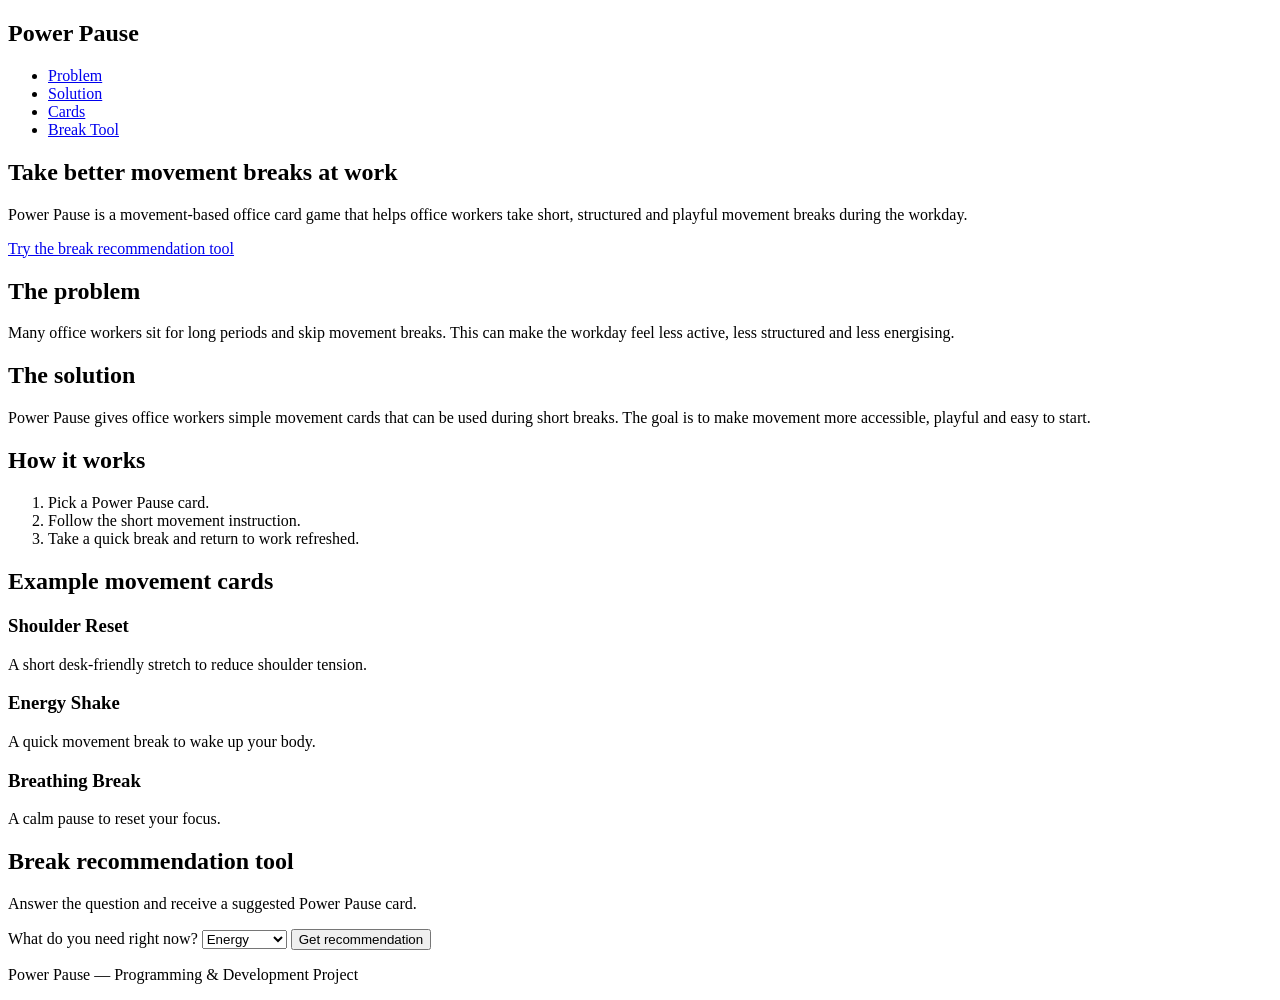
==== index.html @ 4261fe02 "Add first HTML Structure" ====
<!DOCTYPE html>
<html lang="en">
<head>
  <meta charset="UTF-8">

  <meta name="viewport" content="width=device-width, initial-scale=1.0">

  <title>Power Pause</title>

  <link rel="stylesheet" href="style.css">
</head>

<body>

  <header>
    <nav>
      <h1>Power Pause</h1>

      <ul>
        <li><a href="#problem">Problem</a></li>
        <li><a href="#solution">Solution</a></li>
        <li><a href="#cards">Cards</a></li>
        <li><a href="#recommendation">Break Tool</a></li>
      </ul>
    </nav>
  </header>

  <main>

    <section id="hero">
      <h2>Take better movement breaks at work</h2>
      <p>
        Power Pause is a movement-based office card game that helps office workers take short,
        structured and playful movement breaks during the workday.
      </p>
      <a href="#recommendation">Try the break recommendation tool</a>
    </section>

    <section id="problem">
      <h2>The problem</h2>
      <p>
        Many office workers sit for long periods and skip movement breaks. This can make the
        workday feel less active, less structured and less energising.
      </p>
    </section>

    <section id="solution">
      <h2>The solution</h2>
      <p>
        Power Pause gives office workers simple movement cards that can be used during short
        breaks. The goal is to make movement more accessible, playful and easy to start.
      </p>
    </section>

    <section id="how-it-works">
      <h2>How it works</h2>

      <ol>
        <li>Pick a Power Pause card.</li>
        <li>Follow the short movement instruction.</li>
        <li>Take a quick break and return to work refreshed.</li>
      </ol>
    </section>

    <section id="cards">
      <h2>Example movement cards</h2>

      <div class="card-container">
        <div class="movement-card">
          <h3>Shoulder Reset</h3>
          <p>A short desk-friendly stretch to reduce shoulder tension.</p>
        </div>

        <div class="movement-card">
          <h3>Energy Shake</h3>
          <p>A quick movement break to wake up your body.</p>
        </div>

        <div class="movement-card">
          <h3>Breathing Break</h3>
          <p>A calm pause to reset your focus.</p>
        </div>
      </div>
    </section>

    <section id="recommendation">
      <h2>Break recommendation tool</h2>

      <p>Answer the question and receive a suggested Power Pause card.</p>

      <label for="need">What do you need right now?</label>

      <select id="need">
        <option value="energy">Energy</option>
        <option value="stretch">Stretching</option>
        <option value="relax">Relaxation</option>
      </select>

      <button id="recommendButton">Get recommendation</button>

      <p id="recommendationResult"></p>
    </section>

  </main>

  <footer>
    <p>Power Pause — Programming & Development Project</p>
  </footer>

  <script src="script.js"></script>
</body>
</html>
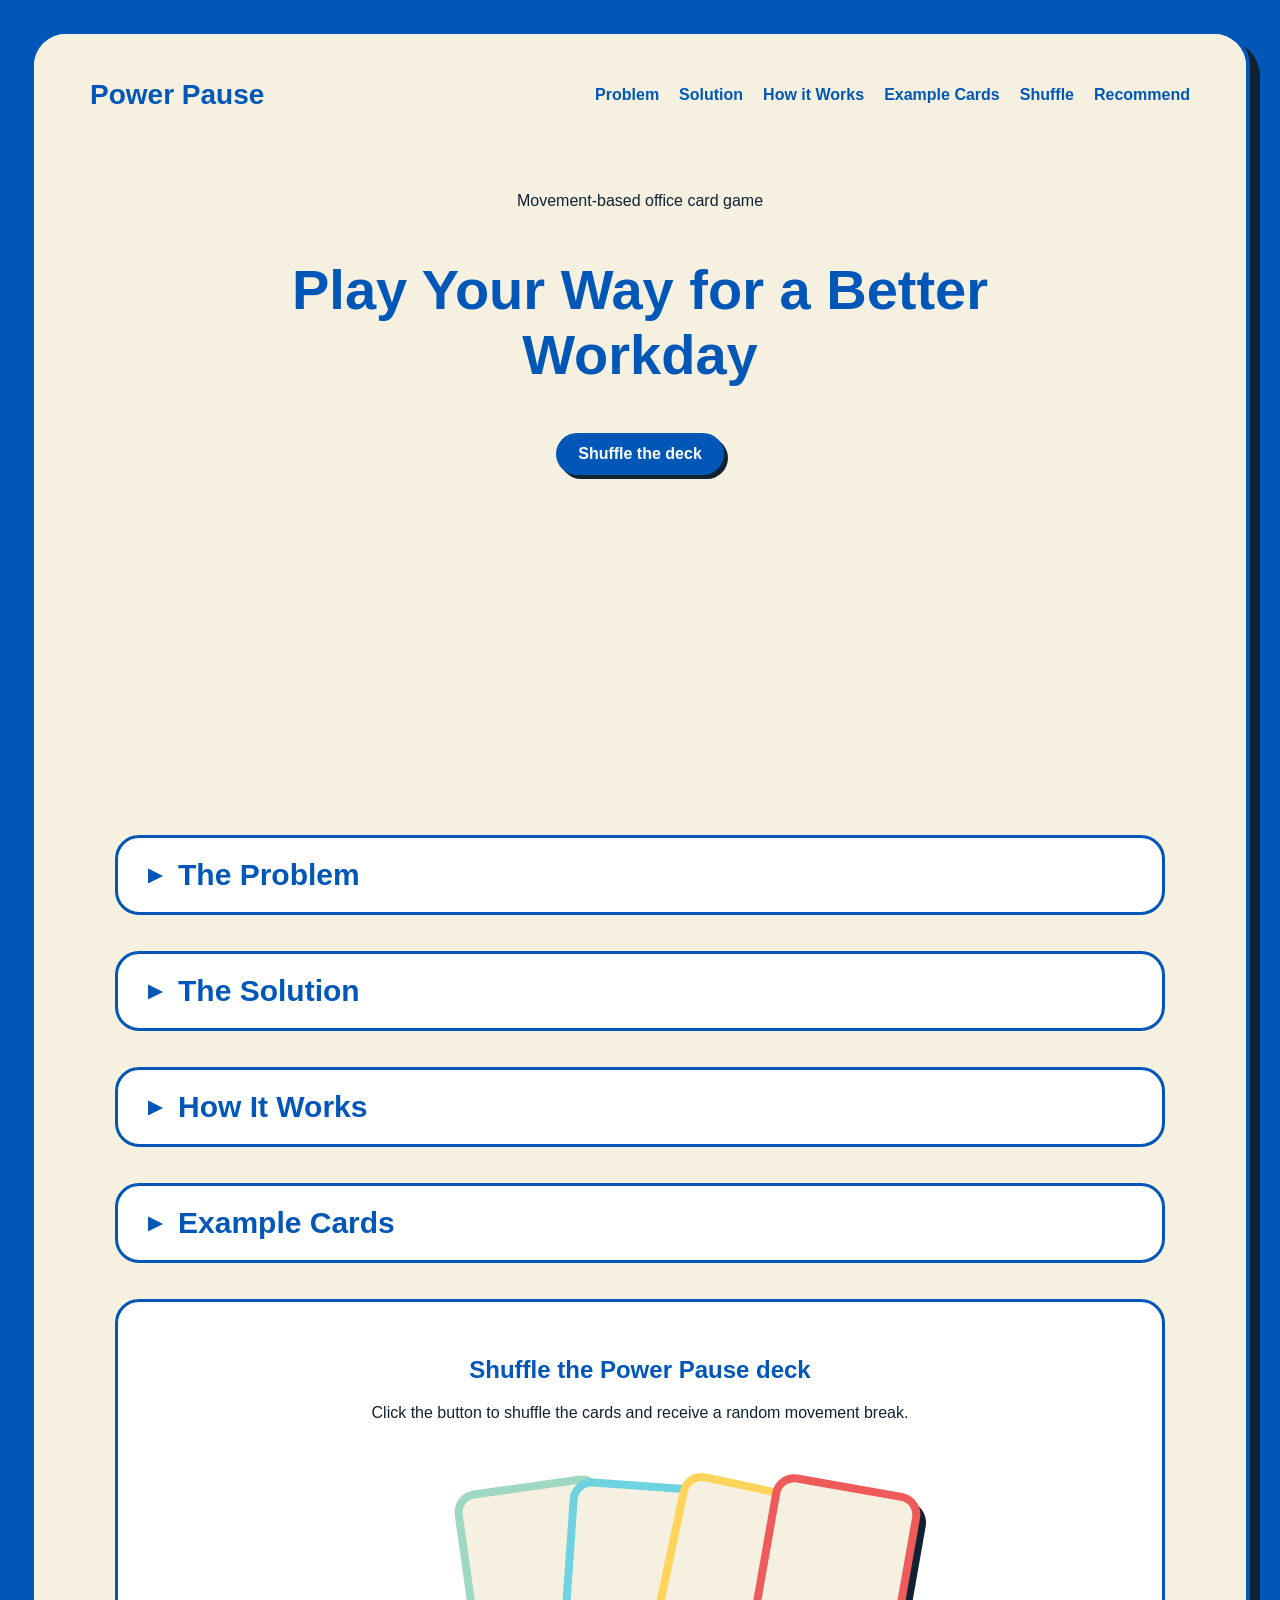
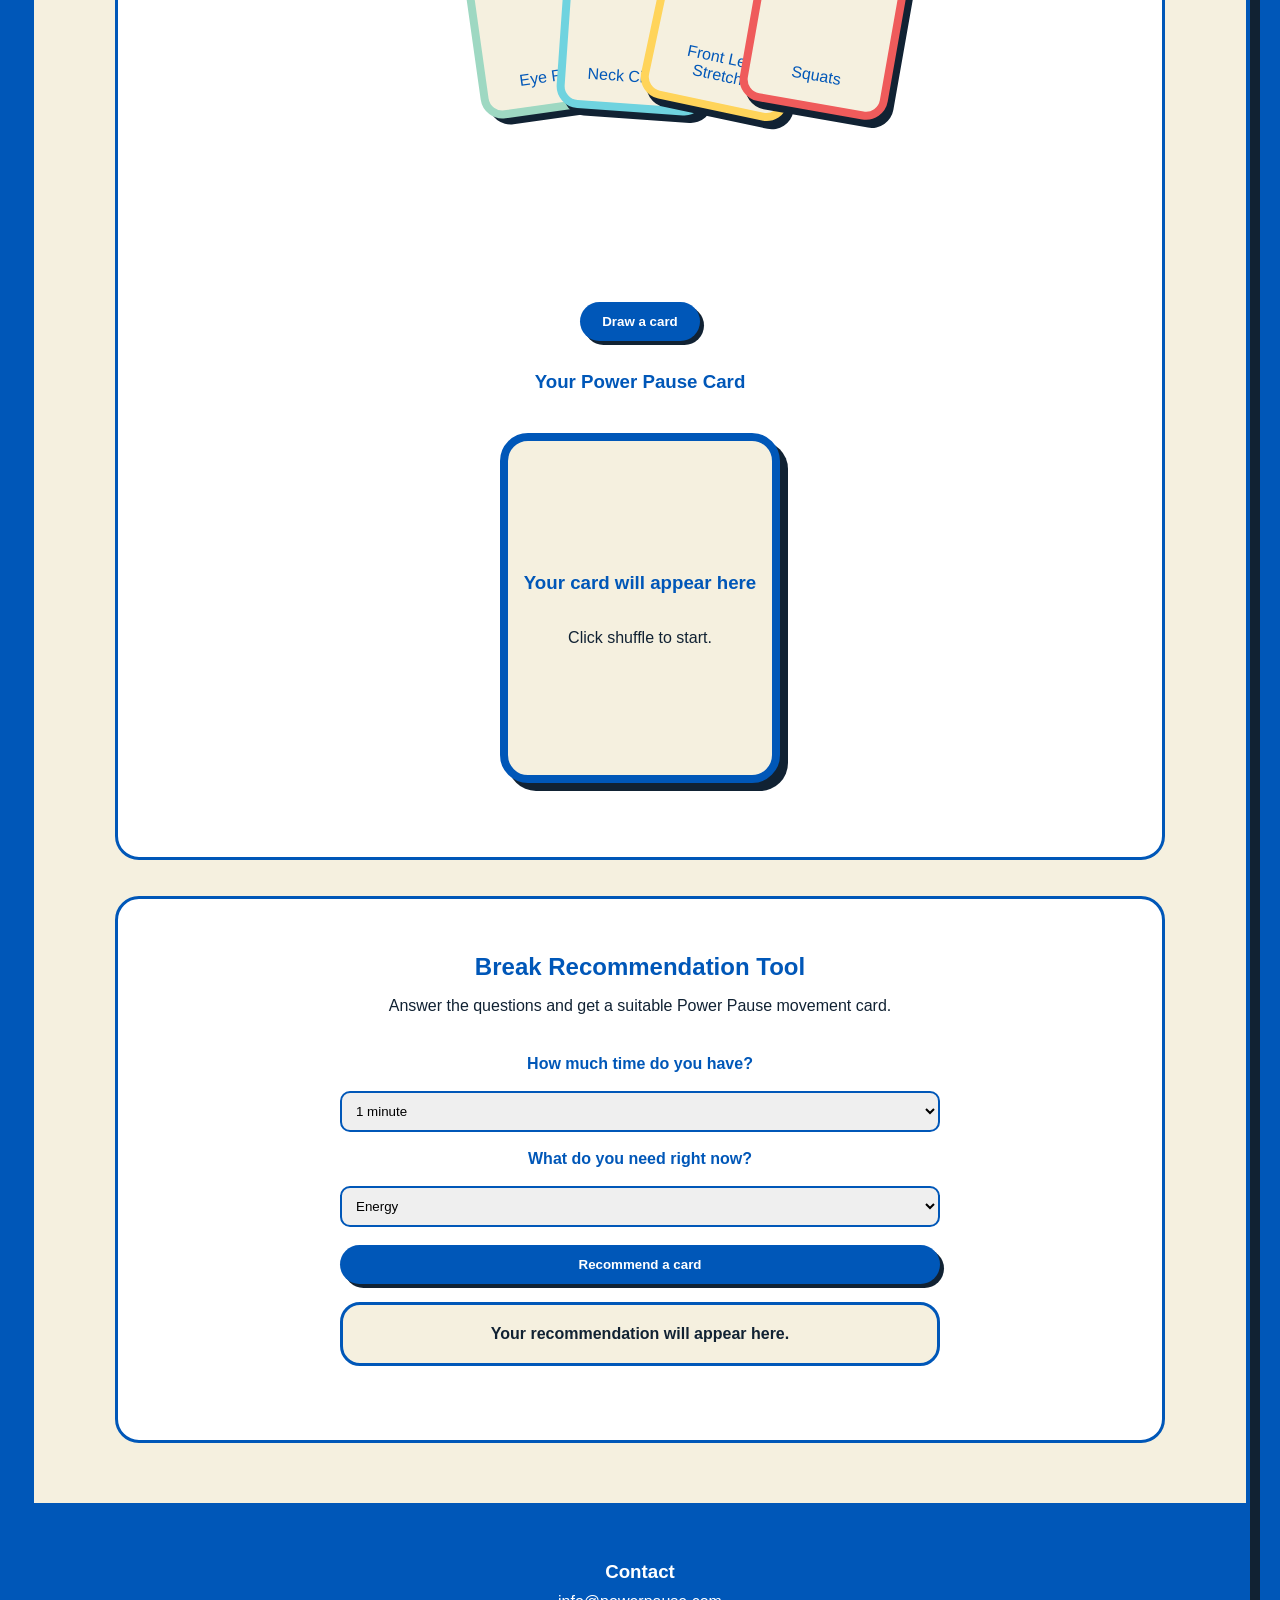
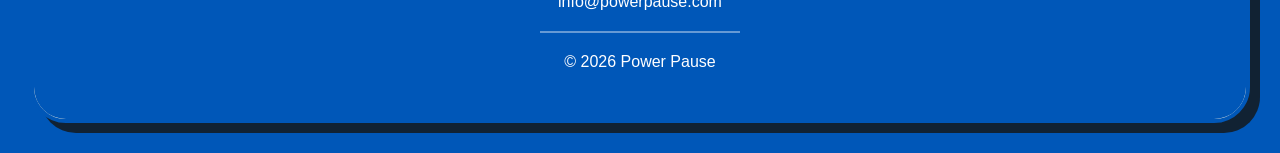
==== commit 51eac3b5: "Final Power Pause website" ====
--- a/index.html
+++ b/index.html
@@ -1,111 +1,171 @@
 <!DOCTYPE html>
 <html lang="en">
 <head>
-  <meta charset="UTF-8">
-
-  <meta name="viewport" content="width=device-width, initial-scale=1.0">
-
+  <!-- Page settings -->
+  <meta charset="UTF-8" />
+  <meta name="viewport" content="width=device-width, initial-scale=1.0" />
   <title>Power Pause</title>
-
-  <link rel="stylesheet" href="style.css">
+  <link rel="stylesheet" href="style.css" />
+  <script src="https://cdn.jsdelivr.net/npm/gsap@3.12.7/dist/gsap.min.js"></script>
 </head>
 
 <body>
+  <div class="page-card">
 
-  <header>
-    <nav>
-      <h1>Power Pause</h1>
+    <!-- Hero -->
+    <header class="hero" id="home">
+      <nav class="navbar">
+        <h1>Power Pause</h1>
+        <ul class="nav-links">
+          <li><a href="#problem">Problem</a></li>
+          <li><a href="#solution">Solution</a></li>
+          <li><a href="#how-it-works">How it Works</a></li>
+          <li><a href="#cards">Example Cards</a></li>
+          <li><a href="#shuffle">Shuffle</a></li>
+          <li><a href="#recommendation">Recommend</a></li>
+        </ul>
+      </nav>
 
-      <ul>
-        <li><a href="#problem">Problem</a></li>
-        <li><a href="#solution">Solution</a></li>
-        <li><a href="#cards">Cards</a></li>
-        <li><a href="#recommendation">Break Tool</a></li>
-      </ul>
-    </nav>
-  </header>
+      <div class="hero-content">
+        <p class="label">Movement-based office card game</p>
+        <h2>Play Your Way for a Better Workday</h2>
+        <a href="#shuffle" class="btn">Shuffle the deck</a>
+      </div>
+    </header>
 
-  <main>
+    <main>
+      <!-- Problem -->
+      <section id="problem" class="section accordion">
+        <button type="button" class="accordion-btn">
+          <span class="arrow">▶</span>
+          <span>The Problem</span>
+        </button>
+        <div class="accordion-content">
+          <p>
+            Office workers often sit for long periods of time, which can lead to back and neck pain,
+            bad posture, eye strain, mental fatigue and lower energy levels.
+          </p>
+        </div>
+      </section>
 
-    <section id="hero">
-      <h2>Take better movement breaks at work</h2>
-      <p>
-        Power Pause is a movement-based office card game that helps office workers take short,
-        structured and playful movement breaks during the workday.
-      </p>
-      <a href="#recommendation">Try the break recommendation tool</a>
-    </section>
+      <!-- Solution -->
+      <section id="solution" class="section accordion">
+        <button type="button" class="accordion-btn">
+          <span class="arrow">▶</span>
+          <span>The Solution</span>
+        </button>
+        <div class="accordion-content">
+          <p>
+            Power Pause turns passive office breaks into short movement moments using playful,
+            office-friendly cards that can be done alone or with colleagues.
+          </p>
+        </div>
+      </section>
 
-    <section id="problem">
-      <h2>The problem</h2>
-      <p>
-        Many office workers sit for long periods and skip movement breaks. This can make the
-        workday feel less active, less structured and less energising.
-      </p>
-    </section>
+      <!-- How it works -->
+      <section id="how-it-works" class="section accordion">
+        <button type="button" class="accordion-btn">
+          <span class="arrow">▶</span>
+          <span>How It Works</span>
+        </button>
+        <div class="accordion-content">
+          <ol>
+            <li>Pick a card from the deck.</li>
+            <li>Complete the movement for around 30 seconds.</li>
+            <li>Collect points and return to work refreshed.</li>
+          </ol>
+        </div>
+      </section>
 
-    <section id="solution">
-      <h2>The solution</h2>
-      <p>
-        Power Pause gives office workers simple movement cards that can be used during short
-        breaks. The goal is to make movement more accessible, playful and easy to start.
-      </p>
-    </section>
+      <!-- Example cards -->
+      <section id="cards" class="section accordion">
+        <button type="button" class="accordion-btn">
+          <span class="arrow">▶</span>
+          <span>Example Cards</span>
+        </button>
+        <div class="accordion-content">
+          <div class="card-grid">
+            <article class="movement-card green">
+              <h3>Eye Rolls</h3>
+              <p>Screen break</p>
+              <span>+1</span>
+            </article>
+            <article class="movement-card blue">
+              <h3>Neck Circles</h3>
+              <p>Desk reset</p>
+              <span>+2</span>
+            </article>
+            <article class="movement-card yellow">
+              <h3>Front Leg Stretch</h3>
+              <p>Stretch break</p>
+              <span>+4</span>
+            </article>
+            <article class="movement-card red">
+              <h3>Squats</h3>
+              <p>Energy break</p>
+              <span>+5</span>
+            </article>
+          </div>
+        </div>
+      </section>
 
-    <section id="how-it-works">
-      <h2>How it works</h2>
+      <!-- Shuffle -->
+      <section id="shuffle" class="section">
+        <h2>Shuffle the Power Pause deck</h2>
+        <p>Click the button to shuffle the cards and receive a random movement break.</p>
 
-      <ol>
-        <li>Pick a Power Pause card.</li>
-        <li>Follow the short movement instruction.</li>
-        <li>Take a quick break and return to work refreshed.</li>
-      </ol>
-    </section>
-
-    <section id="cards">
-      <h2>Example movement cards</h2>
-
-      <div class="card-container">
-        <div class="movement-card">
-          <h3>Shoulder Reset</h3>
-          <p>A short desk-friendly stretch to reduce shoulder tension.</p>
+        <div class="deck-area">
+          <div class="mini-card card-one">Eye Rolls</div>
+          <div class="mini-card card-two">Neck Circles</div>
+          <div class="mini-card card-three">Front Leg Stretch</div>
+          <div class="mini-card card-four">Squats</div>
         </div>
 
-        <div class="movement-card">
-          <h3>Energy Shake</h3>
-          <p>A quick movement break to wake up your body.</p>
+        <button type="button" id="shuffleBtn" class="btn">Draw a card</button>
+        <h3 class="result-title">Your Power Pause Card</h3>
+        <div id="selectedCard" class="selected-card">
+          <h3>Your card will appear here</h3>
+          <p>Click shuffle to start.</p>
         </div>
+      </section>
 
-        <div class="movement-card">
-          <h3>Breathing Break</h3>
-          <p>A calm pause to reset your focus.</p>
+      <!-- Recommendation -->
+      <section id="recommendation" class="section">
+        <h2>Break Recommendation Tool</h2>
+        <p>Answer the questions and get a suitable Power Pause movement card.</p>
+
+        <div class="tool-box">
+          <label for="time">How much time do you have?</label>
+          <select id="time">
+            <option value="1">1 minute</option>
+            <option value="3">3 minutes</option>
+            <option value="5">5 minutes</option>
+          </select>
+
+          <label for="need">What do you need right now?</label>
+          <select id="need">
+            <option value="energy">Energy</option>
+            <option value="stretch">Stretching</option>
+            <option value="relax">Relaxation</option>
+          </select>
+
+          <button type="button" id="recommendBtn" class="btn">Recommend a card</button>
+
+          <div id="result" class="result">
+            Your recommendation will appear here.
+          </div>
         </div>
-      </div>
-    </section>
+      </section>
+    </main>
 
-    <section id="recommendation">
-      <h2>Break recommendation tool</h2>
-
-      <p>Answer the question and receive a suggested Power Pause card.</p>
-
-      <label for="need">What do you need right now?</label>
-
-      <select id="need">
-        <option value="energy">Energy</option>
-        <option value="stretch">Stretching</option>
-        <option value="relax">Relaxation</option>
-      </select>
-
-      <button id="recommendButton">Get recommendation</button>
-
-      <p id="recommendationResult"></p>
-    </section>
-
-  </main>
-
-  <footer>
-    <p>Power Pause — Programming & Development Project</p>
-  </footer>
+    <!-- Footer -->
+    <footer id="footer" class="footer">
+      <h3>Contact</h3>
+      <p>info@powerpause.com</p>
+      <div class="footer-line"></div>
+      <p>&copy; 2026 Power Pause</p>
+    </footer>
+  </div>
 
   <script src="script.js"></script>
 </body>
--- a/style.css
+++ b/style.css
@@ -0,0 +1,478 @@
+html {
+  scroll-behavior: smooth;
+}
+
+* {
+  box-sizing: border-box;
+}
+
+body {
+  margin: 0;
+  font-family: Arial, sans-serif;
+  background-color: #0057b8;
+  color: #123;
+}
+
+h1,
+h2,
+h3 {
+  color: #0057b8;
+}
+
+/* HERO */
+.hero {
+  min-height: 85vh;
+  padding: 24px;
+  background-color: #f5f0df;
+}
+
+.hero-content {
+  max-width: 700px;
+  margin: 60px auto;
+  text-align: center;
+}
+
+.hero-content h2 {
+  font-size: 56px;
+}
+
+/* NAVIGATION */
+.navbar {
+  display: flex;
+  justify-content: space-between;
+  align-items: center;
+  max-width: 1100px;
+  margin: 0 auto;
+}
+
+.navbar h1 {
+  font-size: 28px;
+  line-height: 1;
+}
+
+.nav-links {
+  display: flex;
+  gap: 20px;
+  list-style: none;
+  margin: 0;
+  padding: 0;
+}
+
+.nav-links a {
+  color: #0057b8;
+  text-decoration: none;
+  font-weight: bold;
+}
+
+/* BUTTONS */
+.btn {
+  display: inline-block;
+  padding: 12px 22px;
+  background-color: #0057b8;
+  color: white;
+  border: none;
+  border-radius: 30px;
+  text-decoration: none;
+  font-weight: bold;
+  cursor: pointer;
+  box-shadow: 4px 4px 0 #123;
+  transition: transform 0.2s ease, box-shadow 0.2s ease;
+}
+
+.btn:hover {
+  transform: translateY(-3px);
+  box-shadow: 6px 6px 0 #123;
+}
+
+/* LAYOUT */
+.page-card {
+  width: calc(100% - 60px);
+  max-width: 1300px;
+  margin: 30px auto;
+  background-color: #f5f0df;
+  border: 4px solid #0057b8;
+  border-radius: 36px;
+  overflow: hidden;
+  box-shadow: 10px 10px 0 #123;
+}
+
+.section {
+  max-width: 1050px;
+  margin: 36px auto;
+  padding: 34px 42px;
+  background-color: white;
+  border: 3px solid #0057b8;
+  border-radius: 24px;
+}
+
+/* SHUFFLE DECK */
+#shuffle {
+  text-align: center;
+}
+
+.deck-area {
+  position: relative;
+  height: 420px;
+  margin: 40px 0 20px;
+  display: flex;
+  justify-content: center;
+  align-items: center;
+  overflow: hidden;
+}
+
+.mini-card {
+  position: absolute;
+  top: 20px;
+  width: 150px;
+  height: 230px;
+  padding: 18px;
+  background-color: #f5f0df;
+  border: 8px solid #0057b8;
+  border-radius: 22px;
+  box-shadow: 7px 7px 0 #123;
+  color: #0057b8;
+  text-align: center;
+  display: flex;
+  flex-direction: column;
+  justify-content: flex-end;
+  align-items: center;
+}
+
+.card-line {
+  width: 100%;
+  height: 2px;
+  background-color: currentColor;
+  margin-bottom: 14px;
+}
+
+.card-one {
+  left: 32%;
+  transform: rotate(-8deg);
+  border-color: #9ed8c2;
+}
+
+.card-two {
+  left: 42%;
+  transform: rotate(4deg);
+  border-color: #6fd3df;
+}
+
+.card-three {
+  left: 52%;
+  transform: rotate(12deg);
+  border-color: #ffd45a;
+}
+
+.card-four {
+  left: 62%;
+  transform: rotate(10deg);
+  border-color: #ef5b5b;
+}
+
+.selected-card {
+  margin: 40px auto;
+  width: 280px;
+  min-height: 350px;
+  background-color: #f5f0df;
+  border: 8px solid #0057b8;
+  border-radius: 28px;
+  box-shadow: 8px 8px 0 #123;
+  text-align: center;
+  display: flex;
+  flex-direction: column;
+  justify-content: center;
+  align-items: center;
+}
+
+.result-title {
+  text-align: center;
+  color: #0057b8;
+  margin-top: 30px;
+}
+
+/* EXAMPLE CARDS */
+.card-grid {
+  display: grid;
+  grid-template-columns: repeat(auto-fit, minmax(180px, 1fr));
+  gap: 20px;
+}
+
+.movement-card,
+.recommend-card {
+  min-height: 230px;
+  padding: 20px;
+  background-color: #f5f0df;
+  border: 8px solid #0057b8;
+  border-radius: 24px;
+  box-shadow: 7px 7px 0 #123;
+  text-align: center;
+  display: flex;
+  flex-direction: column;
+  justify-content: space-between;
+  align-items: center;
+}
+
+.recommend-card {
+  max-width: 240px;
+  min-height: 260px;
+  margin: 0 auto;
+  justify-content: center;
+}
+
+.movement-card h3 {
+  font-size: 24px;
+  margin: 10px 0;
+}
+
+.movement-card p {
+  font-weight: bold;
+  margin: 0;
+}
+
+.movement-card span,
+.selected-card span,
+.recommend-card span {
+  width: 56px;
+  height: 56px;
+  border-radius: 50%;
+  background-color: #0057b8;
+  color: white;
+  display: flex;
+  align-items: center;
+  justify-content: center;
+  font-weight: bold;
+  font-size: 20px;
+}
+
+.selected-card span,
+.recommend-card span {
+  margin-top: 14px;
+}
+
+.movement-card.red,
+.selected-card.red,
+.recommend-card.red {
+  border-color: #ef5b5b;
+}
+
+.movement-card.yellow,
+.selected-card.yellow,
+.recommend-card.yellow {
+  border-color: #ffd45a;
+}
+
+.movement-card.blue,
+.selected-card.blue,
+.recommend-card.blue {
+  border-color: #6fd3df;
+}
+
+.movement-card.green,
+.selected-card.green,
+.recommend-card.green {
+  border-color: #9ed8c2;
+}
+
+/* ACCORDION */
+.accordion {
+  overflow: hidden;
+  padding: 20px 30px;
+}
+
+.accordion-btn {
+  width: 100%;
+  background: none;
+  border: none;
+  display: flex;
+  align-items: center;
+  gap: 16px;
+  padding: 0;
+  margin: 0;
+  cursor: pointer;
+  color: #0057b8;
+  font-size: 30px;
+  font-weight: bold;
+  text-align: left;
+}
+
+.accordion-btn:hover {
+  color: #003f86;
+}
+
+.arrow {
+  font-size: 18px;
+  transition: transform 0.3s ease;
+}
+
+.arrow.rotate {
+  transform: rotate(90deg);
+}
+
+.accordion-content {
+  max-height: 0;
+  overflow: hidden;
+  transition: max-height 0.4s ease;
+}
+
+.accordion-content.active {
+  max-height: 800px;
+}
+
+/* RECOMMENDATION TOOL */
+#recommendation {
+  text-align: center;
+}
+
+#recommendation h2 {
+  margin-bottom: 10px;
+}
+
+#recommendation p {
+  margin-bottom: 30px;
+}
+
+.tool-box {
+  max-width: 600px;
+  margin: 40px auto;
+  display: flex;
+  flex-direction: column;
+  gap: 18px;
+}
+
+.tool-box label {
+  font-weight: bold;
+  color: #0057b8;
+}
+
+.tool-box select {
+  padding: 10px;
+  border: 2px solid #0057b8;
+  border-radius: 10px;
+}
+
+.result {
+  background-color: #f5f0df;
+  border: 3px solid #0057b8;
+  border-radius: 20px;
+  padding: 20px;
+  text-align: center;
+  font-weight: bold;
+  min-height: 30px;
+}
+
+/* FOOTER */
+.footer {
+  background-color: #0057b8;
+  color: white;
+  text-align: center;
+  padding: 40px 20px;
+  margin-top: 60px;
+}
+
+.footer h3 {
+  color: white;
+  margin-bottom: 10px;
+}
+
+.footer p {
+  margin: 8px 0;
+}
+
+.footer-line {
+  width: 200px;
+  height: 2px;
+  background-color: rgba(255, 255, 255, 0.4);
+  margin: 20px auto;
+}
+
+@media (max-width: 768px) {
+  .page-card {
+    width: calc(100% - 20px);
+    margin: 10px auto;
+    border-radius: 24px;
+  }
+
+  .navbar {
+    flex-direction: column;
+    gap: 16px;
+    text-align: center;
+  }
+
+  .nav-links {
+    flex-wrap: wrap;
+    justify-content: center;
+    padding: 0;
+    gap: 12px;
+  }
+
+  .hero {
+    min-height: auto;
+    padding: 24px 16px 60px;
+  }
+
+  .hero-content {
+    margin: 40px auto;
+  }
+
+  .hero-content h2 {
+    font-size: 38px;
+    line-height: 1.1;
+  }
+
+  .section {
+    width: calc(100% - 24px);
+    margin: 24px auto;
+    padding: 24px 18px;
+  }
+
+  .accordion-btn {
+    font-size: 24px;
+  }
+
+  .deck-area {
+    height: 330px;
+    margin: 30px 0;
+  }
+
+  .mini-card {
+    width: 120px;
+    height: 180px;
+    font-size: 15px;
+    border-width: 6px;
+    border-radius: 18px;
+    box-shadow: 5px 5px 0 #123;
+  }
+
+  .card-one {
+    left: 8%;
+  }
+
+  .card-two {
+    left: 24%;
+  }
+
+  .card-three {
+    left: 40%;
+  }
+
+  .card-four {
+    left: 56%;
+  }
+
+  .selected-card {
+    width: 230px;
+    min-height: 300px;
+  }
+
+  .card-grid {
+    grid-template-columns: 1fr;
+  }
+
+  .tool-box {
+    width: 100%;
+  }
+
+  .footer {
+    margin-top: 30px;
+  }
+}
